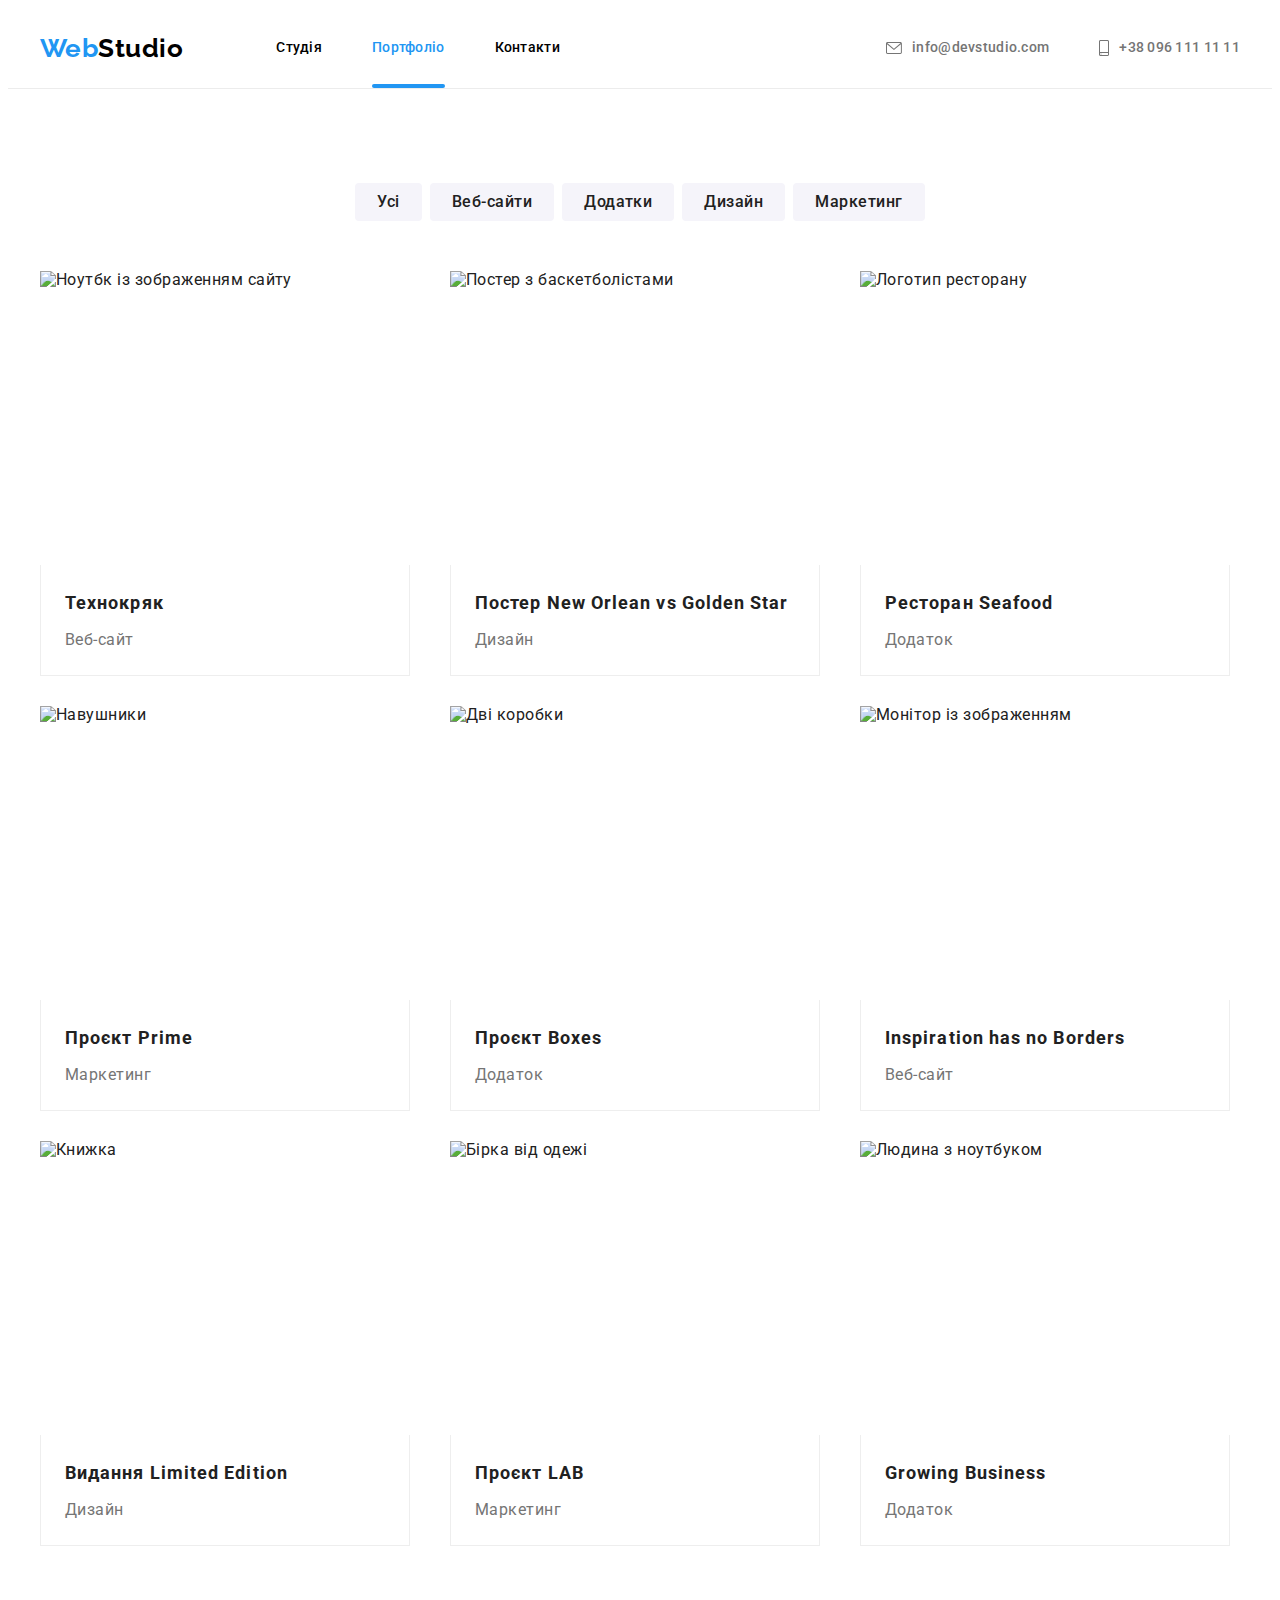
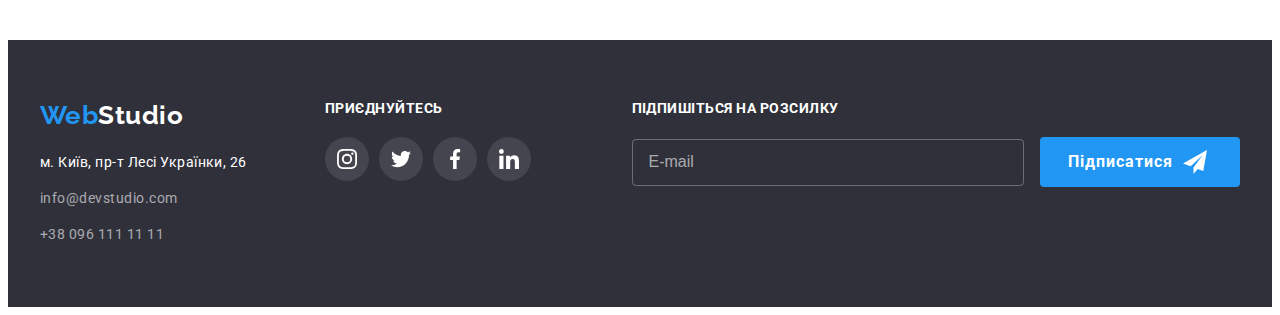
==== portfolio.html @ 4c030351 "Готовий проект" ====
<!DOCTYPE html>
<html lang="en">
<head>
    <meta charset="UTF-8">
    <meta http-equiv="X-UA-Compatible" content="IE=edge">
    <meta name="viewport" content="width=device-width, initial-scale=1.0">
    <title>Портфоліо</title>
    <link rel="preconnect" href="https://fonts.googleapis.com">
    <link rel="preconnect" href="https://fonts.gstatic.com" crossorigin>
    <link href="https://fonts.googleapis.com/css2?family=Raleway:wght@700&family=Roboto:wght@400;500;700;900&display=swap" rel="stylesheet">
    <link rel="stylesheet" href="https://cdnjs.cloudflare.com/ajax/libs/modern-normalize/1.1.0/modern-normalize.min.css"
                integrity="sha512-wpPYUAdjBVSE4KJnH1VR1HeZfpl1ub8YT/NKx4PuQ5NmX2tKuGu6U/JRp5y+Y8XG2tV+wKQpNHVUX03MfMFn9Q=="
                crossorigin="anonymous" referrerpolicy="no-referrer" />
    <link rel="stylesheet" href="./css/styles.css">
</head>
<body>
     <!-- Хедер -->
<header class="page-header">
    <div class="container">
        <nav class="page-nav">
            <a class="logo link" href="./index.html"><span class="logo-color">Web</span>Studio</a>
            <ul class="nav-list list">
                <li class="item"><a class="nav-link link " href="./index.html">Студія</a></li>
                <li class="item"><a class="nav-link link current" href="./portfolio.html">Портфоліо</a></li>
                <li class="item"><a class="nav-link link" href="">Контакти</a></li>
            </ul>
        </nav>
        <ul class="contact-list list">
            <li class="item">
                <a class="contact-item link" href="mailto:info@devstudio.com">
                    <svg class="icon-envelope">
                        <use href="./images/icons.svg/sprite.svg#icon-envelope"></use>
                    </svg>
                    info@devstudio.com</a>
            </li>
            <li class="item"><a class="contact-item link " href="tel:+380961111111">
                    <svg class="icon-smartphone">
                        <use href="./images/icons.svg/sprite.svg#icon-smartphone"></use>
                    </svg>
                    +38 096 111 11 11</a>
            </li>
        </ul>
    </div>
</header>
    <main>
        <!-- Фільтр -->
        <section class="project-section section">
            <div class="container">
                <h1 class="hidden-title">Наші проекти</h1>
                <ul class="filter-list list">
                    <li class="item"><button class="filter-btn btn" type="button">Усі</button></li>
                    <li class="item"><button class="filter-btn btn" type="button">Веб-сайти</button></li>
                    <li class="item"><button class="filter-btn btn" type="button">Додатки</button></li>
                    <li class="item"><button class="filter-btn btn" type="button">Дизайн</button></li>
                    <li class="item"><button class="filter-btn btn" type="button">Маркетинг</button></li>
                </ul>
                <ul class="project-list list">
                    <li class="project-item">
                        <a class="project-link link" href="">
                            <div class="project-thumb">
                                <img class="project-photo" src="./images/img5.jpg" alt="Ноутбк із зображенням сайту" width="370" height="294">
                                <p class="project-cover-text">Ресурс пропонує комплексні пропозиції з різним рівнем функціоналу та сервісів. Все це дозволить відвідувачу отримати
                                    вичерпні відомості про компанію чи приватну особу.</p>
                            </div>
                            <div class="card-content">
                                <h2 class="project-title">Технокряк</h2>
                                <p class="project-type">Веб-сайт</p>
                            </div>
                        </a>
                    </li>
                    <li class="project-item">
                        <a class="project-link link" href="">
                            <div class="project-thumb">
                                <img src="./images/img6.jpg" alt="Постер з баскетболістами" width="370" height="294">
                                <p class="project-cover-text">Ресурс пропонує комплексні пропозиції з різним рівнем функціоналу та сервісів. Все це дозволить відвідувачу отримати
                                    вичерпні відомості про компанію чи приватну особу.</p>
                            </div>
                            <div class="card-content">
                                <h2 class="project-title">Постер New Orlean vs Golden Star</h2>
                                <p class="project-type">Дизайн</p>
                            </div>
                        </a>
                    </li>
                    <li class="project-item">
                        <a class="project-link link" href="">
                            <div class="project-thumb">
                                <img src="./images/img7.jpg" alt="Логотип ресторану" width="370" height="294">
                                <p class="project-cover-text">Ресурс пропонує комплексні пропозиції з різним рівнем функціоналу та сервісів. Все це дозволить відвідувачу отримати
                                    вичерпні відомості про компанію чи приватну особу.</p>
                            </div>
                            <div class="card-content">
                                <h2 class="project-title">Ресторан Seafood</h2>
                                <p class="project-type">Додаток</p>
                            </div>
                        </a>
                    </li>
                    <li class="project-item">
                        <a class="project-link link" href="">
                            <div class="project-thumb">
                                <img src="./images/img8.jpg" alt="Навушники" width="370" height="294">
                                <p class="project-cover-text">Ресурс пропонує комплексні пропозиції з різним рівнем функціоналу та сервісів. Все це дозволить відвідувачу отримати
                                вичерпні відомості про компанію чи приватну особу.</p>
                            </div>
                            <div class="card-content">
                                <h2 class="project-title">Проєкт Prime</h2>
                                <p class="project-type">Маркетинг</p>
                            </div>
                        </a>
                    </li>
                    <li class="project-item">
                        <a class="project-link link" href="">
                            <div class="project-thumb">
                                <img src="./images/img9.jpg" alt="Дві коробки" width="370" height="294">
                                <p class="project-cover-text">Ресурс пропонує комплексні пропозиції з різним рівнем функціоналу та сервісів. Все це дозволить відвідувачу отримати
                                вичерпні відомості про компанію чи приватну особу.</p>
                            </div>
                            <div class="card-content">
                                <h2 class="project-title">Проєкт Boxes</h2>
                                <p class="project-type">Додаток</p>
                            </div>
                        </a>
                    </li>
                    <li class="project-item">
                        <a class="project-link link" href="">
                            <div class="project-thumb">
                                <img src="./images/img10.jpg" alt="Монітор із зображенням" width="370" height="294">
                                <p class="project-cover-text">Ресурс пропонує комплексні пропозиції з різним рівнем функціоналу та сервісів. Все це дозволить відвідувачу отримати
                                вичерпні відомості про компанію чи приватну особу.</p>
                            </div>
                            <div class="card-content">
                                <h2 class="project-title">Inspiration has no Borders</h2>
                                <p class="project-type">Веб-сайт</p>
                            </div>
                        </a>
                    </li>
                    <li class="project-item">
                        <a class="project-link link" href="">
                            <div class="project-thumb">
                                <img src="./images/img11.jpg" alt="Книжка" width="370" height="294">
                                <p class="project-cover-text">Ресурс пропонує комплексні пропозиції з різним рівнем функціоналу та сервісів. Все це дозволить відвідувачу отримати
                                вичерпні відомості про компанію чи приватну особу.</p>
                            </div>
                            <div class="card-content">
                                <h2 class="project-title">Видання Limited Edition</h2>
                                <p class="project-type">Дизайн</p>
                            </div>
                        </a>
                    </li>
                    <li class="project-item">
                        <a class="project-link link" href="">
                            <div class="project-thumb">
                                <img src="./images/img12.jpg" alt="Бірка від одежі" width="370" height="294">
                                <p class="project-cover-text">Ресурс пропонує комплексні пропозиції з різним рівнем функціоналу та сервісів. Все це дозволить відвідувачу отримати
                                вичерпні відомості про компанію чи приватну особу.</p>
                            </div>
                            <div class="card-content">
                                <h2 class="project-title">Проєкт LAB</h2>
                                <p class="project-type">Маркетинг</p>
                            </div>
                        </a>
                    </li>
                    <li class="project-item">
                        <a class="project-link link" href="">
                            <div class="project-thumb">
                                <img src="./images/img13.jpg" alt="Людина з ноутбуком" width="370" height="294">
                                <p class="project-cover-text">Ресурс пропонує комплексні пропозиції з різним рівнем функціоналу та сервісів. Все це дозволить відвідувачу отримати
                                    вичерпні відомості про компанію чи приватну особу.</p>
                            </div>
                            <div class="card-content">
                                <h2 class="project-title">Growing Business</h2>
                                <p class="project-type">Додаток</p>
                            </div>
                        </a>
                    </li>
                </ul>
            </div>
        </section>
    </main>
    <!-- Футер -->
    <footer class="page-footer">
        <div class="footer-container container">
            <div class="adress-container">
                <a class="footer-logo link" href="./index.html"><span class="logotype-color">Web</span>Studio</a>
                <address>
                    <ul class="address-list list">
                        <li class="item"><a class="address-item link" href="https://goo.gl/maps/PbxRFZqhhUMo3QMw8" target="_blank">м. Київ, пр-т Лесі
                                    Українки, 26</a></li>
                        <li class="item"><a class="footer-contact link" href="mailto:info@devstudio.com">info@devstudio.com</a></li>
                        <li class="item"><a class="footer-contact link" href="tel:+380961111111">+38 096 111 11 11</a></li>
                 </ul>
                </address>
            </div>
            <div class="social-link-container">
                <p class="footer-title">Приєднуйтесь</p>
                    <ul class="link-list footer-list list">
                        <li class="link-item">
                            <a class="social-link footer-link link" href="">
                                <svg class="footer-icon" width="20" height="20">
                                    <use href="./images/icons.svg/sprite.svg#icon-instagram-2"></use>
                                </svg>
                            </a>
                        </li>
                        <li class="link-item">
                            <a class="social-link footer-link link" href="">
                                <svg class="footer-icon" width="20" height="20">
                                    <use href="./images/icons.svg/sprite.svg#icon-twitter-1"></use>
                                </svg>
                            </a>
                        </li>
                        <li class="link-item">
                            <a class="social-link footer-link link" href="">
                                <svg class="footer-icon" width="20" height="20">
                                    <use href="./images/icons.svg/sprite.svg#icon-facebook-1"></use>
                                </svg>
                            </a>
                        </li>
                        <li class="link-item">
                            <a class="social-link footer-link link" href="">
                                <svg class="footer-icon" width="20" height="20">
                                    <use href="./images/icons.svg/sprite.svg#icon-linkedin-1"></use>
                                </svg>
                            </a>
                        </li>
                    </ul>
            </div>
            <div class="subscribe">
                <p class="footer-title">Підпишіться на розсилку</p>
                <form class="form-field">
                    <input type="email" placeholder="E-mail">
                        <button type="submit" class="main-btn subscribe-btn btn">Підписатися
                            <svg class="icon-subscribe" width="24" height="24">
                                <use href="./images/icons.svg/sprite.svg#icon-send"></use>
                            </svg>
                        </button>
                </form>
            </div>
        </div>
    </footer>
</body>
</html>
---- css/styles.css ----
/*  основний колір #212121 
    додатковий колір #757575
    колір оснвного фону #FFFFFF
    колір фону #F5F4FA
    акцент #2196F3
*/
:root {
    --basic-text-color: #212121;
    --basic-bcg-color: #fff;
    --add-text-color: #757575;
    --accent: #2196f3;
    --additional-bcg-color: #f5f4fA;
    --basic-logo-color: #000;
    --hero-bcg-color: #2f303a;
    --white-color: #fff;
    --address-bcg-color: #2f303a;
    --footer-contact-color: rgba(255, 255, 255, 0.6);
    --filter-border-color: transparent;    
    --header-border-color: #ececec;
    --photo-shadow-color:   0px 1px 3px rgba(0, 0, 0, 0.12), 
                            0px 1px 1px rgba(0, 0, 0, 0.14),
                            0px 2px 1px rgba(0, 0, 0, 0.2);
    --filter-shadow-color:  0px 3px 1px rgba(0, 0, 0, 0.1),
                            0px 1px 2px rgba(0, 0, 0, 0.08),
                            0px 2px 2px rgba(0, 0, 0, 0.12);
    --clients-border-color: #afb1b8;
    --background-footer-link: rgba(255, 255, 255, 0.1);
    --project-shadow-color: 0px 1px 1px rgba(0, 0, 0, 0.12),
                            0px 4px 4px rgba(0, 0, 0, 0.06),
                            1px 4px 6px rgba(0, 0, 0, 0.16);
    --project-border-color: #eeeeee;
    --transition-time: 250ms;
    --transition-cubic: cubic-bezier(0.4, 0, 0.2, 1);
    --accent-background: rgba(33, 150, 243, 0.9);
    --work-text-background: rgba(47, 48, 58, 0.8);
    --hero-gradient: rgba(47, 48, 58, 0.4);
    --backdrop-color: rgba(0, 0, 0, 0.2);
    --transparent-background: transparent;
    --btn-close-border: rgba(0, 0, 0, 0.1);
    --hero-sahdow-btn: 0px 4px 4px rgba(0, 0, 0, 0.15);
    --check-box-color: rgba(33, 33, 33, 1);
    --placeholder-color: rgba(117, 117, 117, 0.5);
}
.list {
    list-style: none;
    margin: 0;
    padding: 0;
}
.link {
    color: inherit;
    text-decoration: none;
}
.btn {
    padding: 0;
    margin: 0;
    font-family: inherit;
    color: inherit;
    cursor: pointer;
    border: none;
}
.hidden-title {
    position: absolute;
    width: 1px;
    height: 1px;
    margin: -1px;
    border: 0;
    padding: 0;
        
    white-space: nowrap;
    overflow: hidden; 
}

.container {
    width: 1200px;
    margin: 0 auto;
    padding-left: 15px;
    padding-right: 15px;
}

.section {
    padding-top: 94px;
    padding-bottom: 94px;
}

body {
    font-family: Roboto, sans-serif;
    letter-spacing: 0.03em;
    line-height: 1.14;
    color: var(--basic-text-color);
    background-color: var(--basic-bcg-color);
    
}

p,
h1,
h2,
h3,
h4,
h5,
h6  {
        margin: 0;
        padding: 0;
}

img {
    display: block;
    max-width: 100%;
    height: auto;
   
}
/* Хедер */

.page-header {
    border-bottom: 1px solid;
    border-color: var(--header-border-color);
}

/* Лого */

.logo {
    font-family: Raleway, sans-serif;
    font-weight: 700;
    font-size: 26px;
    line-height: 1.19;
    color: var(--basic-logo-color);
}

/* Навігація в хедері */
.nav-list {
    display: flex;
    margin-left: 93px;
}

.nav-list .item:not(:last-child) {
    margin-right: 50px;
}



.contact-list {
    display: flex;

}

.contact-list .item:not(:last-child) {
    margin-right: 50px;
}



.nav-link,
.contact-item  {
    display: inline-flex;
    align-items: center;
    padding-top: 32px;
    padding-bottom: 32px;

    font-weight: 500;
    font-size: 14px;
    letter-spacing: 0.02em;
    color: var(--basic-logo-color);

    transition: color var(--transition-time) var(--transition-cubic);
}

.logo-color,
.current,
.nav-link:hover,
.nav-link:focus,
.contact-item:hover,
.contact-item:focus {
    color: var(--accent);
    
}

.nav-link {
    position: relative;
}

.nav-link.current::after {
    content: '';
    position: absolute;
    bottom: 0;

    width: 100%;
    height: 4px;
    border-radius: 2px;
    background-color: var(--accent);
}

.page-nav,
.page-header .container {
    display: flex;
    justify-content: space-between;
    align-items: center;
}
/* Контакти */
.contact-item {
    color: var(--add-text-color);
}

.icon-envelope {
    width: 16px;
    height: 12px;
    margin-right: 10px;

    fill: currentColor;
}

.icon-smartphone {
    width: 10px;
    height: 16px;
    margin-right: 10px;

    fill: currentColor;

}




/* Герой */
.hero-section {
    height: 600px;
    padding: 200px 0;

    text-align: center;
    background-image: linear-gradient(to right, var(--hero-gradient), var(--hero-gradient)), url(../images/Img14.jpg);
    background-color: var(--hero-bcg-color);
    background-repeat: no-repeat;
    background-position: center;  
    
}

.hero-title {
    width: 690px;
    margin: 0 auto 30px;

    font-weight: 900;
    font-size: 44px;
    line-height: 1.36;
    letter-spacing: 0.06em;
    text-transform: uppercase;

    color: var(--white-color);
}

.hero-btn {
    min-width: 150px;
    padding: 10px 24px;

    font-weight: 700;
    font-size: 16px;
    line-height: 1.88;
    letter-spacing: 0.06em;

    border-radius: 4px;
    border-color: var(--filter-border-color);
    color: var(--white-color);
    background-color: var(--accent);

    transition: box-shadow var(--transition-time) var(--transition-cubic);
                
}

.hero-btn:hover,
.hero-btn:focus {
    box-shadow: var(--hero-sahdow-btn) 
    
}

/* Особливості компанії */
.features {
    padding-bottom: 0;
}

.features-list {
    display: flex;
}

.features-item {
    width: 270px;
}

.features-item:not(:last-child) {
    margin-right: 30px;
}

.icon-container {
    display: flex;
    justify-content: center;
    align-items: center;
    height: 120px;
    margin-bottom: 30px;

    background-color: var(--additional-bcg-color);


}

.features-title {
    margin-bottom: 10px;

    font-size: 14px;
    text-transform: uppercase;
}
.features-text {
    font-size: 14px;
    line-height: 1.71;
    color: var(--add-text-color);
}

/* Чим ми займаємось */
.work-title {
    margin-bottom: 50px;

    font-size: 36px;
    line-height: 1.16;
    text-align: center;
}
.work-list {
    display: flex;
}



.work-list .work-item:not(:last-child) {
    margin-right: 30px;
}

.work-item {
    position: relative;
}

.work-text {
    position: absolute;
    bottom: 0;
    display: inline-flex;
    justify-content: center;
    align-items: center;

    width: 100%;
    height: 70px; 
    
    font-weight: 700;
    font-size: 14px;
    line-height: 1.17;
    letter-spacing: 0.03em;
    text-transform: uppercase;

    color: var(--white-color);
    background-color: var(--work-text-background);
}

/* Наша команда */
.team {
    background-color: var(--additional-bcg-color);
}



.team-list {
    display: flex;
}


.teammate-item {
    margin-right: 30px;
    border-radius: 0 0 4px 4px;

    background-color: var(--white-color);
    box-shadow: var(--photo-shadow-color);
    
}

.teammate-item:last-child {
    margin-right: 0;
}

.teammate-name {
    padding-top: 30px;
    margin-bottom: 10px;
}

.teammate-name,
.teammate-pos  {
    font-weight: 500;
    font-size: 16px;
    line-height: 1.18;
    text-align: center;
}

.teammate-pos {
    margin-bottom: 16px;

    font-weight: 400;
    color: var(--add-text-color);
}


.link-list {
    display: flex;
    justify-content: center;
    align-items: center;
    padding-bottom: 30px;
}

.link-item {
    width: 44px;
    height: 44px;

}

.link-item:not(:last-child) {
    margin-right: 10px;
}

.social-link {
    display: flex;
    justify-content: center;
    align-items: center;
    width: 100%;
    height: 100%;
    
    border-radius: 50%;
    /* outline: 1px solid black; */
    
}

.teammate-link {
    color: var(--clients-border-color);

    transition: color var(--transition-time) var(--transition-cubic),
                background-color var(--transition-time) var(--transition-cubic);
}

.teammate-icon {
    fill: currentColor;
}

.teammate-link:hover,
.teammate-link:focus {
    color: var(--white-color);
    background-color: var(--accent);

    

    
}

.teammate-link:hover .teammate-icon {
    fill: currentColor;

}


/* Наші клієнти */

.clients-list {
    display: flex;
}

.clients-item {
    margin-right: 30px;
}

.clients-item:last-child{
    margin-right: 0;
}

.clients-link {
    display: flex;
    width: 170px;
    height: 92px;
    justify-content: center;
    align-items: center;

    color: var(--clients-border-color);
    border: 1px solid var(--clients-border-color) ;
    border-radius: 5px;

    transition: color var(--transition-time) var(--transition-cubic),
                border-color var(--transition-time) var(--transition-cubic);

}

.clients-link:hover,
.clients-link:focus {
    color: var(--accent);
    border-color: var(--accent);
}
    



.clients-icon {
    fill: currentColor;
}



/* Футер */
.page-footer {
    background-color: var(--address-bcg-color);
    padding: 60px 0;
}

.footer-container {
    display: flex;
    justify-content: space-between;
    
}


.footer-logo {
    display: block;
    margin-bottom: 20px;

    font-family: Raleway, sans-serif;
    font-weight: 700;
    font-size: 26px;
    line-height: 1.19;
    color: var(--white-color);
}

.logotype-color {
    color: var(--accent);
}



.address-list {
    font-style: normal;

}

.address-list .footer-contact,
.address-item {
    font-size: 14px;
    line-height: 1.71;
}

.address-list >.item:not(:last-child) {
    margin-bottom: 12px;
}

.address-item {
    color: var(--white-color);

    transition: color var(--transition-time) var(--transition-cubic);
}

.footer-contact {
    color: var(--footer-contact-color);

    transition: color var(--transition-time) var(--transition-cubic);
}

.address-item:hover,
.address-item:focus,
.footer-contact:hover,
.footer-contact:focus {
    color: var(--accent);
}

.adress-container {
    margin-right: 70px;
}

.social-link-container {
    margin-right: 93px;
}

.footer-title {
    margin-bottom: 20px;

    font-weight: 700;
    font-size: 14px;
    line-height: 1.17;
    text-transform: uppercase;

    color: var(--white-color);
}

.footer-list {
    padding-bottom: 0;
}

.footer-link {
    color: var(--white-color);
    background-color: var(--background-footer-link);

    transition: background-color var(--transition-time) var(--transition-cubic);
}

.footer-link:hover,
.footer-link:focus {
    background-color: var(--accent);
}


.footer-icon {
    fill: currentColor;
}

/* ПІДПИСКА */
.subscribe {
    justify-content: flex-end;   
}



.form-field input {
    padding: 15px 16px;
    margin-right: 12px;
    width: 358px;

    color: var(--white-color);
    background-color: var(--transparent-background);
    border: 1px solid rgba(255, 255, 255, 0.3);
    border-radius: 4px;
    transition: border-color var(--transition-time) var(--transition-cubic);
    outline: none;
}

.form-field input::placeholder {
    font-size: 16px;
    line-height: 1.25;
    color: rgba(255, 255, 255, 0.6);


}

.form-field input:focus {
    border: 1px solid var(--accent);
}

.subscribe-btn {
    display: inline-flex;
    align-items: center;
    

    width: 200px;
    height: 50px;
    padding: 10px 28px;
    
    font-weight: 700;
    font-size: 16px;
    line-height: 1.87;
    letter-spacing: 0.06em;
    

    color: var(--white-color);
    background-color: var(--accent);
    border-radius: 4px;
}

.icon-subscribe {
    margin-left: 10px;

    fill: var(--white-color);
}

/* МОДАЛЬНЕ ВІКНО */
.backdrop {
    position: fixed;
    top: 0;
    width: 100%;
    height: 100%;
    background-color: var(--backdrop-color);

    transition: opacity var(--transition-time) var(--transition-cubic),
                visibility var(--transition-time) var(--transition-cubic);
}

.backdrop.is-hidden {
    opacity: 0;
    visibility: hidden;
    pointer-events: none;
}

.backdrop.is-hidden .modal {
    transform: translate(-100%, -50%)  rotate(180deg)  ;
}

.form-title {
    margin-bottom: 12px;

    font-weight: 700;
    font-size: 20px;
    line-height: 1.15;
    text-align: center;

}

.modal {
    position: absolute;
    top: 50%;
    left: 50%;
    transform: translate(-50%, -50%) rotate(0deg) ;

    padding: 40px;
    width: 528px;
    height: 581px;

    border-radius: 4px;
    background-color: var(--white-color);

    transition: transform var(--transition-time) var(--transition-cubic);
}

.button-close {
    position: absolute;
    top: 8px;
    right: 8px;

    display: flex;
    justify-content: center;
    align-items: center;

    width: 30px;
    height: 30px;

    border-radius: 50%;
    border: 1px solid var(--btn-close-border);
    background-color: var(--transparent-background);
}

.icon-close {
    fill: currentColor;
}

.button-close:hover .icon-close, 
.button-close:focus .icon-close {
    fill: var(--accent)  
}

.modal-form-field {
    display: flex;
    flex-direction: column;
    position: relative;
    /* outline: 1px solid red ; */
}

.modal-form-field:not(:last-child){
    margin-bottom: 10px;
}

.modal-form-field:nth-child(5) {
    margin-bottom: 20px;
}

.modal-form-field:nth-child(6) {
    margin-bottom: 30px;
}

.modal-form-field label {
    margin-bottom: 4px;

    font-size: 12px;
    line-height: 1.167;
    letter-spacing: 0.01em;
    color: var(--add-text-color)
}

.modal-form-field label:last-child {
    margin-bottom: 0;
}

.modal-form-field input,
.modal-form-field textarea{     
    font-size: 12px;
    line-height: 1.167;
    letter-spacing: 0.01em;

    border: 1px solid rgba(33, 33, 33, 0.2);
    border-radius: 4px;
    resize: none;
}

.modal-form-field input {
    padding-left: 42px;
}

 .form-icon {
    position: absolute;
    top: 50%;
    left: 12px;
    pointer-events: none;  
}

.form-input {
    padding: 12px 12px;
    line-height: 1.167;
    transition: border-color var(--transition-time) var(--transition-cubic);
}               

.form-input + .form-icon {
    transition: fill var(--transition-time) var(--transition-cubic);
}

.form-input::placeholder {
    font-size: 12px;
    line-height: 1.16;
    letter-spacing: 0.01em;
    color: var(--placeholder-color);
}


.form-input:hover,
.form-input:focus{
    border-color: var(--accent);
    outline: none;
}

.form-input:hover + .form-icon,
.form-input:focus + .form-icon {
    fill: var(--accent);
}



.modal-form-field textarea {
    padding: 12px 16px;
    height: 120px;
}

.modal-form-field.checkbox-form {
    display: flex;
    flex-direction: row;
    justify-content: center;
    align-items: center;
}

.modal-form-field .policy-checkbox {
    appearance: none;
    position: absolute;
    border: 0;
    padding: 0;
}

.checkbox-icon {
    position: relative;
    border: 2px solid var(--check-box-color);
    width: 16px;
    height: 15px;
    margin-right: 8px;
    border-radius: 2px;
    align-items: center;
}

.checkbox-icon svg {
    opacity: 0;
    transition: opacity var(--transition-time) var(--transition-cubic);
}

.policy-checkbox:checked + .policy-label > span svg {
    position: absolute;
    top: -2px;
    left: -2px;

    opacity: 1;
    border-radius: 2px;
    background-color: var(--accent);
}




.modal-form-field .policy-label {
    display: flex;
    align-items: center;

    font-weight: 400;
    font-size: 14px;
    line-height: 1.71;
    letter-spacing: 0.03em;
    color: var(--add-text-color);
}


.policy-link {
    margin-left: 5px;
    color: var(--accent);
    
}

.hero-btn[type="submit"] {
    display: block;
    margin: 0 auto;
    padding: 10px 52px;
}

.hero-btn[type="submit"]:hover {
    box-shadow: var(--hero-sahdow-btn)
}

/* Портфоліо */

/* Фільтр */

.filter-btn {
    font-weight: 500;
    font-size: 16px;
    line-height: 1.62;
    text-align: center;
    letter-spacing: 0.03em;
    text-align: center;
    padding: 6px 22px;
    background-color: var(--additional-bcg-color);
    border-radius: 4px;
    border-color: var(--filter-border-color);
    
    transition: color var(--transition-time) var(--transition-cubic),
                box-shadow var(--transition-time) var(--transition-cubic),
                background-color var(--transition-time) var(--transition-cubic);
}

.filter-btn:hover,
.filter-btn:focus {
    color: var(--white-color);
    background-color: var(--accent);
    box-shadow: var(--filter-shadow-color);             
}

.filter-list {
    display: flex;
    justify-content: center;
    margin-bottom: 50px;
}

.filter-list .item:not(:last-child) {
    margin-right: 8px;
}

/* Проекти */
.project-list {
    display: flex;
    flex-wrap: wrap;
    gap: 30px;
 
} 

.project-item {
    background-color: var(--white-color);
}

.project-link {
    display: inline-block;

    transition: box-shadow var(--transition-time) var(--transition-cubic);
    
}

.project-thumb {
    position: relative;
    overflow: hidden; 
}

.project-cover-text {
    position: absolute;
    top: 0;
    padding: 63px 24px;

    height: 100%;
    font-size: 18px;
    line-height: 1.55;
    letter-spacing: 0.03em;

    color: var(--white-color);
    background-color: var(--accent-background);
    box-shadow: transparent;

    transform: translateY(100%);
    transition: transform var(--transition-time) var(--transition-cubic);
                    

}

.project-link:hover,
.project-link:focus {
    box-shadow: var(--project-shadow-color);
    
}

.project-link:hover .project-cover-text,
.project-link:focus .project-cover-text {
    transform: translateY(0%);

} 

.project-list .project-item {
    flex-basis: calc((100% - 60px) / 3);  
    /* margin-right: 30px;
    margin-bottom: 30px; */

    
   
}

.project-list .project-item:nth-child(3n) {
    margin-right: 0;
}

.project-list .project-item:nth-last-child(-n+3) {
    margin-bottom: 0;
}

.project-title {
    margin-bottom: 4px;

    font-size: 18px;
    line-height: 2;
    letter-spacing: 0.06em;
}

.project-type {
    font-size: 16px;
    line-height: 1.88;
    color: var(--add-text-color);
}

.card-content {
    padding: 20px 24px;
    border-bottom: 1px solid var(--project-border-color);
    border-right: 1px solid var(--project-border-color);
    border-left: 1px solid var(--project-border-color);
}
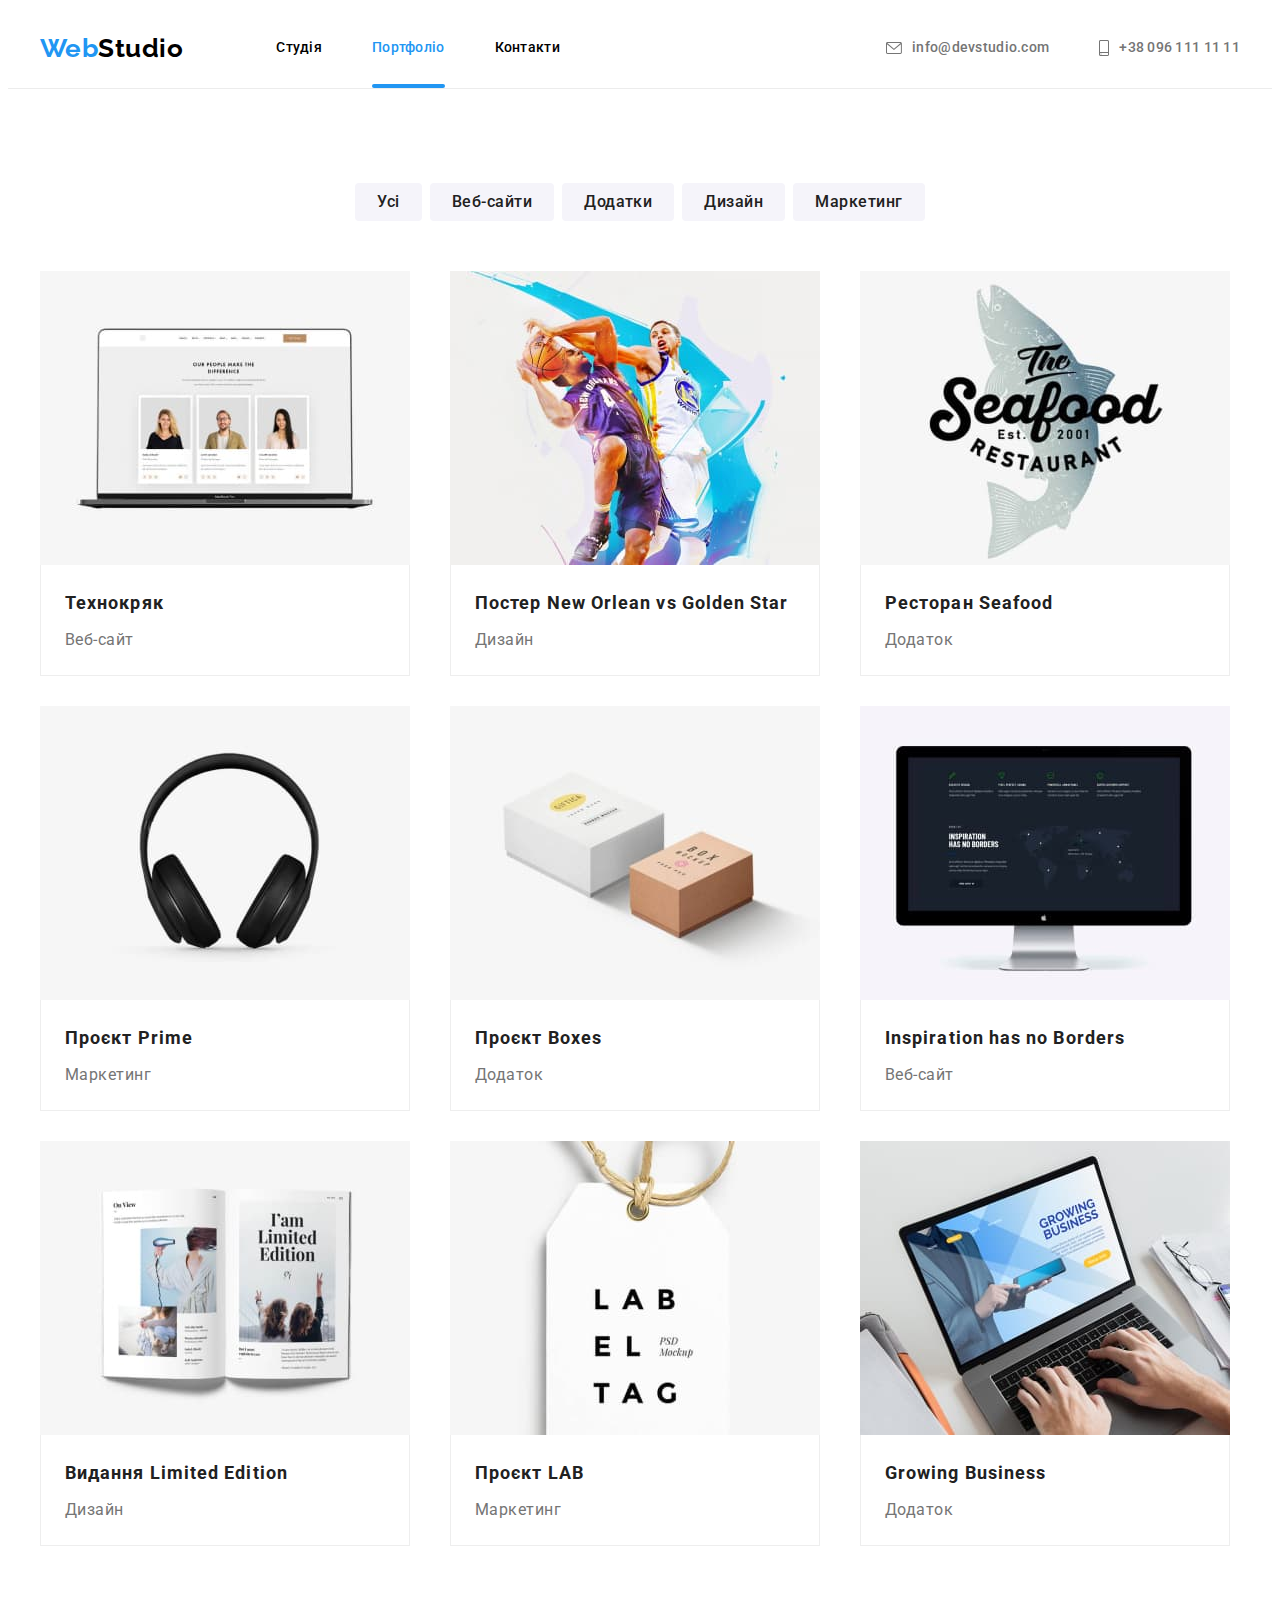
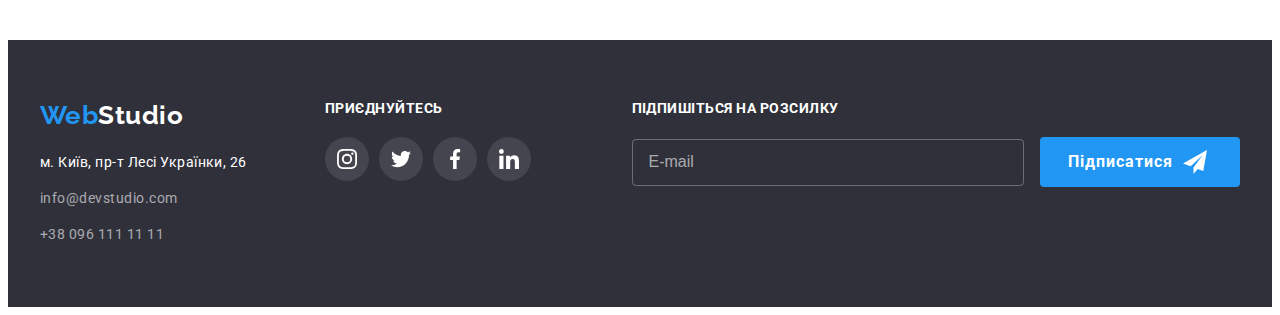
==== commit 77743013: "Виправив помилки" ====
--- a/portfolio.html
+++ b/portfolio.html
@@ -58,7 +58,7 @@
                     <li class="project-item">
                         <a class="project-link link" href="">
                             <div class="project-thumb">
-                                <img class="project-photo" src="./images/img5.jpg" alt="Ноутбк із зображенням сайту" width="370" height="294">
+                                <img class="project-photo" src="./images/project1-desctop-1x.jpg" alt="Ноутбк із зображенням сайту" width="370" height="294">
                                 <p class="project-cover-text">Ресурс пропонує комплексні пропозиції з різним рівнем функціоналу та сервісів. Все це дозволить відвідувачу отримати
                                     вичерпні відомості про компанію чи приватну особу.</p>
                             </div>
@@ -71,7 +71,7 @@
                     <li class="project-item">
                         <a class="project-link link" href="">
                             <div class="project-thumb">
-                                <img src="./images/img6.jpg" alt="Постер з баскетболістами" width="370" height="294">
+                                <img src="./images/project2-desctop-1x.jpg" alt="Постер з баскетболістами" width="370" height="294">
                                 <p class="project-cover-text">Ресурс пропонує комплексні пропозиції з різним рівнем функціоналу та сервісів. Все це дозволить відвідувачу отримати
                                     вичерпні відомості про компанію чи приватну особу.</p>
                             </div>
@@ -84,7 +84,7 @@
                     <li class="project-item">
                         <a class="project-link link" href="">
                             <div class="project-thumb">
-                                <img src="./images/img7.jpg" alt="Логотип ресторану" width="370" height="294">
+                                <img src="./images/project3-desctop-1x.jpg" alt="Логотип ресторану" width="370" height="294">
                                 <p class="project-cover-text">Ресурс пропонує комплексні пропозиції з різним рівнем функціоналу та сервісів. Все це дозволить відвідувачу отримати
                                     вичерпні відомості про компанію чи приватну особу.</p>
                             </div>
@@ -97,7 +97,7 @@
                     <li class="project-item">
                         <a class="project-link link" href="">
                             <div class="project-thumb">
-                                <img src="./images/img8.jpg" alt="Навушники" width="370" height="294">
+                                <img src="./images/project4-desctop-1x.jpg" alt="Навушники" width="370" height="294">
                                 <p class="project-cover-text">Ресурс пропонує комплексні пропозиції з різним рівнем функціоналу та сервісів. Все це дозволить відвідувачу отримати
                                 вичерпні відомості про компанію чи приватну особу.</p>
                             </div>
@@ -110,7 +110,7 @@
                     <li class="project-item">
                         <a class="project-link link" href="">
                             <div class="project-thumb">
-                                <img src="./images/img9.jpg" alt="Дві коробки" width="370" height="294">
+                                <img src="./images/project5-desctop-1x.jpg" alt="Дві коробки" width="370" height="294">
                                 <p class="project-cover-text">Ресурс пропонує комплексні пропозиції з різним рівнем функціоналу та сервісів. Все це дозволить відвідувачу отримати
                                 вичерпні відомості про компанію чи приватну особу.</p>
                             </div>
@@ -123,7 +123,7 @@
                     <li class="project-item">
                         <a class="project-link link" href="">
                             <div class="project-thumb">
-                                <img src="./images/img10.jpg" alt="Монітор із зображенням" width="370" height="294">
+                                <img src="./images/project6-desctop-1x.jpg" alt="Монітор із зображенням" width="370" height="294">
                                 <p class="project-cover-text">Ресурс пропонує комплексні пропозиції з різним рівнем функціоналу та сервісів. Все це дозволить відвідувачу отримати
                                 вичерпні відомості про компанію чи приватну особу.</p>
                             </div>
@@ -136,7 +136,7 @@
                     <li class="project-item">
                         <a class="project-link link" href="">
                             <div class="project-thumb">
-                                <img src="./images/img11.jpg" alt="Книжка" width="370" height="294">
+                                <img src="./images/project7-desctop-1x.jpg" alt="Книжка" width="370" height="294">
                                 <p class="project-cover-text">Ресурс пропонує комплексні пропозиції з різним рівнем функціоналу та сервісів. Все це дозволить відвідувачу отримати
                                 вичерпні відомості про компанію чи приватну особу.</p>
                             </div>
@@ -149,7 +149,7 @@
                     <li class="project-item">
                         <a class="project-link link" href="">
                             <div class="project-thumb">
-                                <img src="./images/img12.jpg" alt="Бірка від одежі" width="370" height="294">
+                                <img src="./images/project8-desctop-1x.jpg" alt="Бірка від одежі" width="370" height="294">
                                 <p class="project-cover-text">Ресурс пропонує комплексні пропозиції з різним рівнем функціоналу та сервісів. Все це дозволить відвідувачу отримати
                                 вичерпні відомості про компанію чи приватну особу.</p>
                             </div>
@@ -162,7 +162,7 @@
                     <li class="project-item">
                         <a class="project-link link" href="">
                             <div class="project-thumb">
-                                <img src="./images/img13.jpg" alt="Людина з ноутбуком" width="370" height="294">
+                                <img src="./images/project9-desctop-1x.jpg" alt="Людина з ноутбуком" width="370" height="294">
                                 <p class="project-cover-text">Ресурс пропонує комплексні пропозиції з різним рівнем функціоналу та сервісів. Все це дозволить відвідувачу отримати
                                     вичерпні відомості про компанію чи приватну особу.</p>
                             </div>
